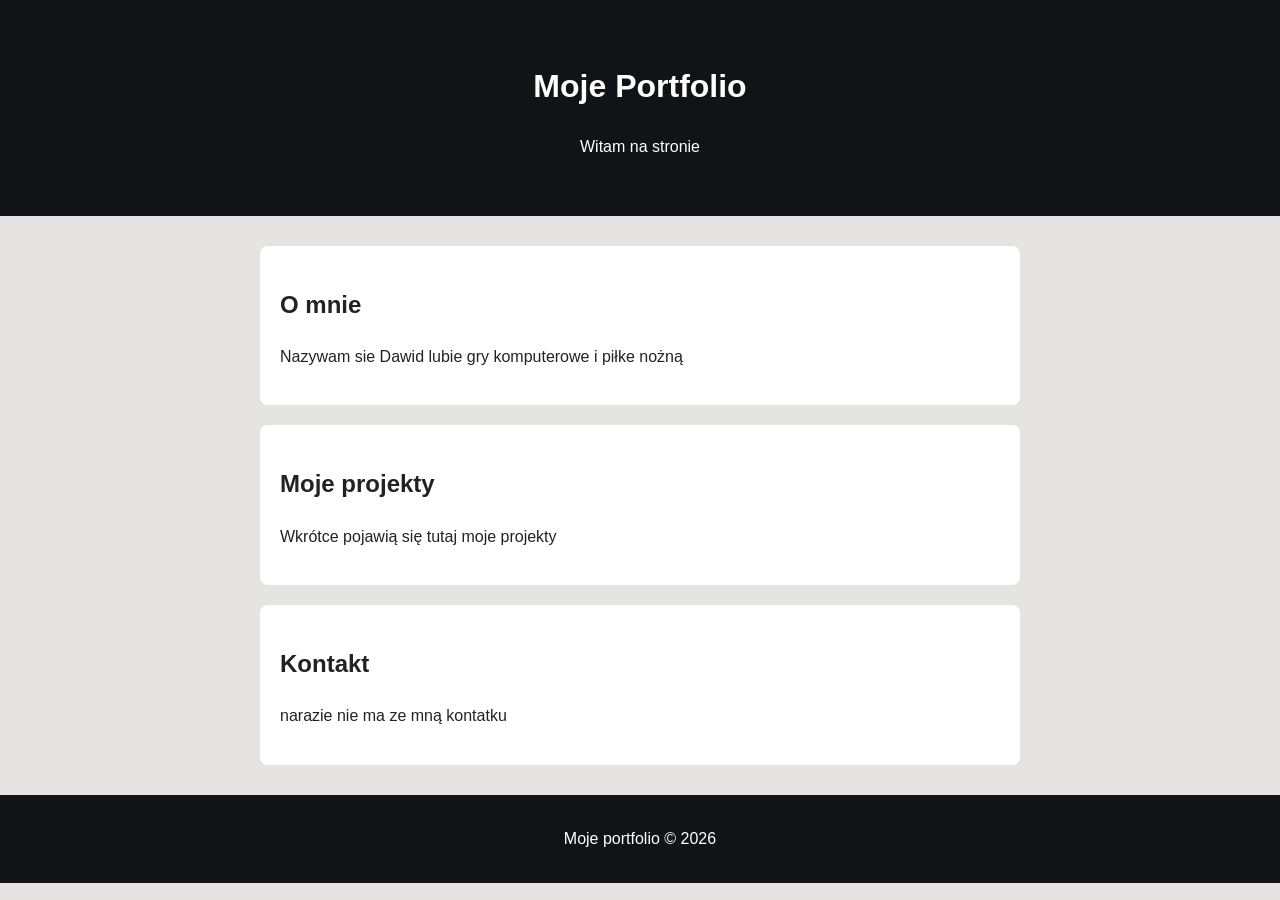
==== index.html @ 4efa0a39 "Struktura Portfolio" ====
<!DOCTYPE html>
<html lang="pl">
<head>
  <meta charset="UTF-8">
  <meta name="viewport" content="width=device-width, initial-scale=1.0">
  <title>Moje Portfolio</title>
  <link rel="stylesheet" href="style.css">
</head>
<body>

  <header>
    <h1>Moje Portfolio</h1>
    <p>Witam na stronie</p>
  </header>

  <main>
    <section id="about">

      <h2>O mnie</h2>
      <p>Nazywam sie Dawid lubie gry komputerowe i piłke nożną</p>
    </section>

    <section id="projects">
            <h2>Moje projekty</h2>
            <p>Wkrótce pojawią się tutaj moje projekty</p>
        </section>

        <section id="contact">
            <h2>Kontakt</h2>
            <p>narazie nie ma ze mną kontatku</p>
        </section>

  </main>

    <footer>
        <p>Moje portfolio &copy; 2026</p>
    </footer>

</body>
</html>
---- style.css ----
*{
  box-sizing: border-box;
}

body{
  margin: 0;
  font-family: Arial, Helvetica, sans-serif;
     background-color: #E6E3E3;
    color: #222;
    line-height: 1.6;
}
header {
    background-color: #121316;
    color: white;
    text-align: center;
    padding: 40px 20px;
}

main {
    max-width: 800px;
    margin: 30px auto;
    padding: 0 20px;
}

section {
    background-color: white;
    padding: 20px;
    margin-bottom: 20px;
    border-radius: 8px;
}

footer {
    text-align: center;
    padding: 15px;
    background-color: #121316;
    color: white;
}
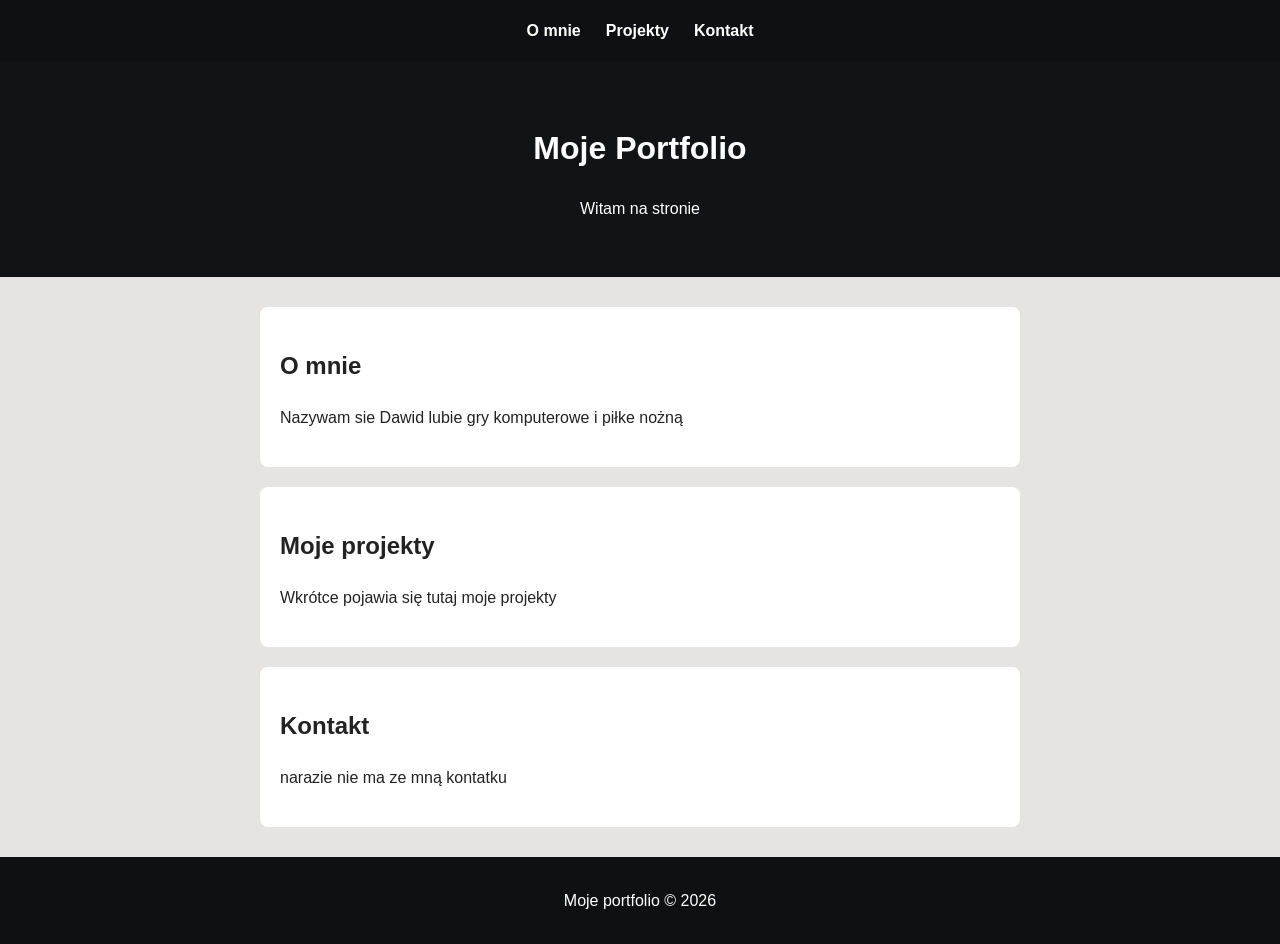
==== commit 208e2139: "Nawigacja" ====
--- a/index.html
+++ b/index.html
@@ -7,6 +7,11 @@
   <link rel="stylesheet" href="style.css">
 </head>
 <body>
+  <nav>
+    <a href="#about">O mnie</a>
+    <a href="#projects">Projekty</a>
+    <a href="#contact">Kontakt</a>
+</nav>
 
   <header>
     <h1>Moje Portfolio</h1>
@@ -22,7 +27,7 @@
 
     <section id="projects">
             <h2>Moje projekty</h2>
-            <p>Wkrótce pojawią się tutaj moje projekty</p>
+            <p>Wkrótce pojawia się tutaj moje projekty</p>
         </section>
 
         <section id="contact">
--- a/style.css
+++ b/style.css
@@ -32,6 +32,24 @@
 footer {
     text-align: center;
     padding: 15px;
-    background-color: #121316;
+    background-color: #0f1013;;
     color: white;
+}
+
+nav {
+    display: flex;
+    justify-content: center;
+    gap: 25px;
+    padding: 18px;
+    background-color:  #0f1013;;
+}
+
+nav a{
+    color:white;
+    text-decoration: none;
+    font-weight: bold;
+}
+
+nav a:hover{
+    color: #61dafb;
 }
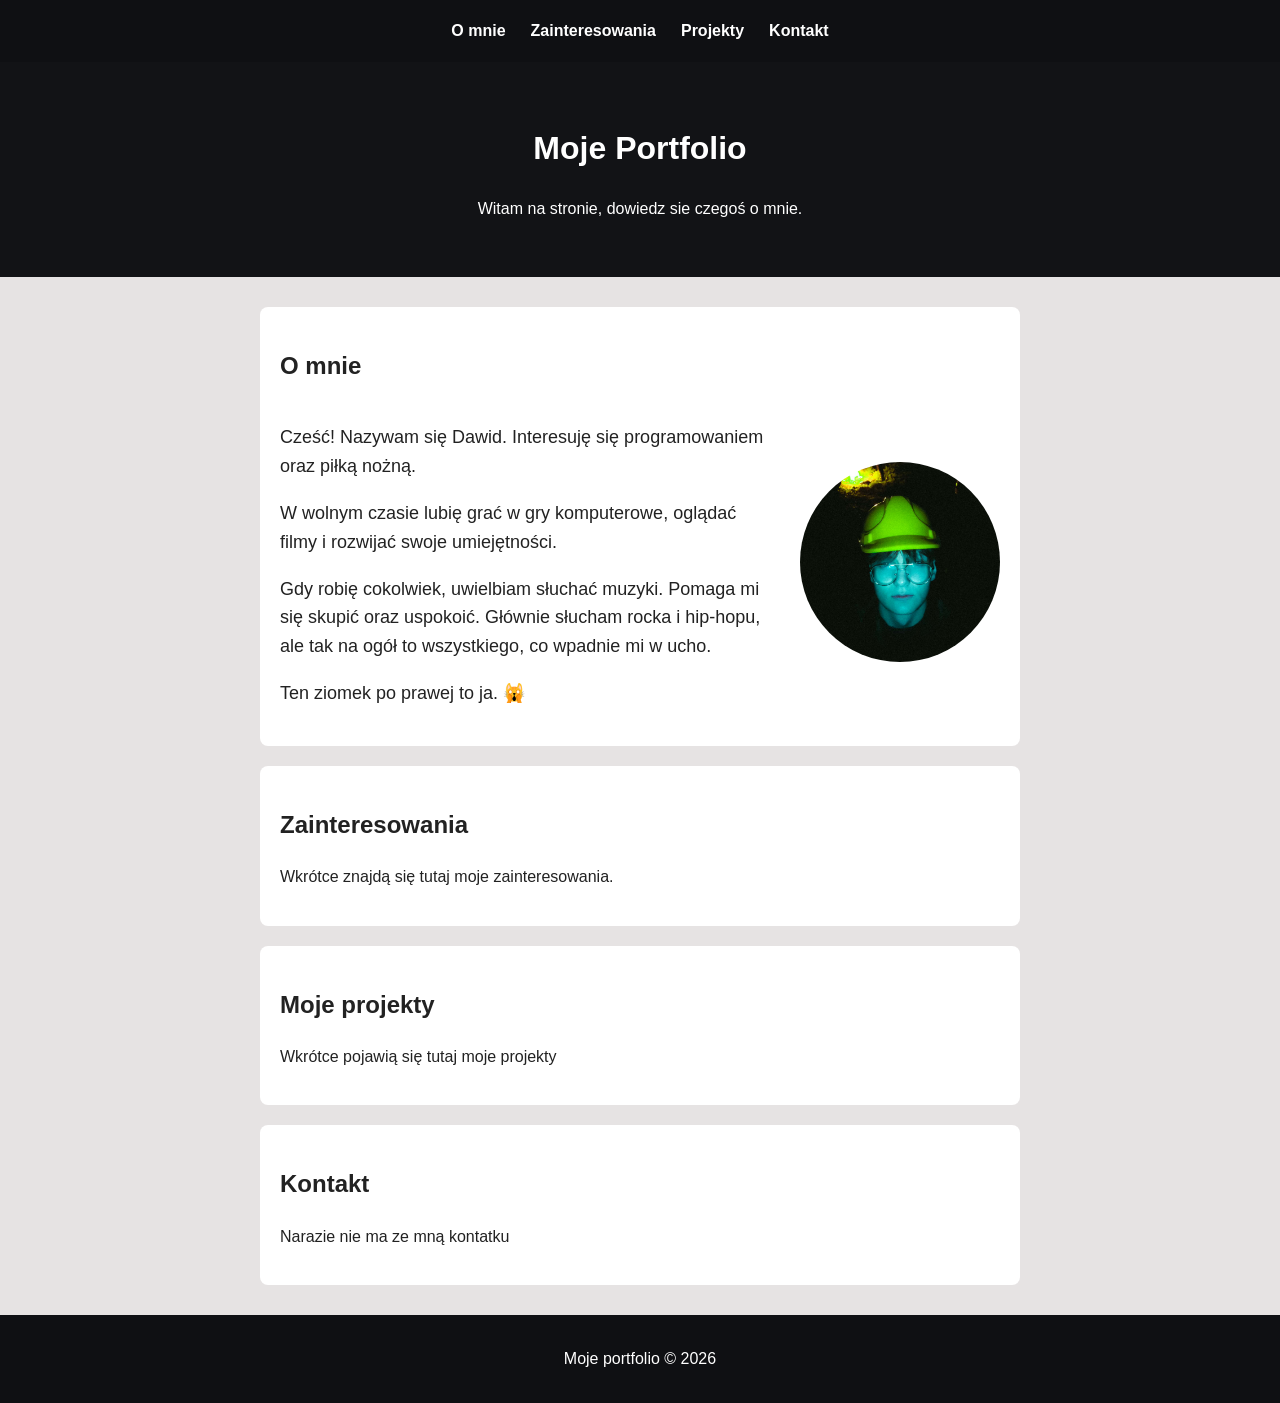
==== commit afabeede: "Sekcja o mnie + poprawki" ====
--- a/index.html
+++ b/index.html
@@ -9,31 +9,65 @@
 <body>
   <nav>
     <a href="#about">O mnie</a>
+    <a href="#interests">Zainteresowania</a>
     <a href="#projects">Projekty</a>
     <a href="#contact">Kontakt</a>
 </nav>
 
   <header>
     <h1>Moje Portfolio</h1>
-    <p>Witam na stronie</p>
+    <p>Witam na stronie, dowiedz sie czegoś o mnie.</p>
   </header>
 
   <main>
-    <section id="about">
+    
+<section id="about">
+    <h2>O mnie</h2>
 
-      <h2>O mnie</h2>
-      <p>Nazywam sie Dawid lubie gry komputerowe i piłke nożną</p>
+    <div class="about-content">
+        <div class="about-text">
+            <p>
+                Cześć! Nazywam się Dawid. Interesuję się
+                programowaniem oraz piłką nożną.
+            </p>
+
+            <p>
+                W wolnym czasie lubię grać w gry komputerowe,
+                oglądać filmy i rozwijać swoje umiejętności.
+            </p>
+
+            <p>
+                Gdy robię cokolwiek, uwielbiam słuchać muzyki.
+                Pomaga mi się skupić oraz uspokoić. Głównie słucham
+                 rocka i hip-hopu, ale tak na ogół to wszystkiego,
+                co wpadnie mi w ucho.
+            </p>
+            <p>
+                Ten ziomek po prawej to ja. 🙀
+            </p>
+
+        </div>
+
+        <div class="about-image">
+            <img src="images/me.jpg" alt="Moje zdjęcie">
+        </div>
+    </div>
+</section>
+
+    <section id="interests">
+          <h2>Zainteresowania</h2>
+          <p>Wkrótce znajdą się tutaj moje zainteresowania.</p>
     </section>
 
     <section id="projects">
             <h2>Moje projekty</h2>
-            <p>Wkrótce pojawia się tutaj moje projekty</p>
-        </section>
+            <p>Wkrótce pojawią się tutaj moje projekty</p>
+    </section>
 
-        <section id="contact">
+    <section id="contact">
             <h2>Kontakt</h2>
-            <p>narazie nie ma ze mną kontatku</p>
-        </section>
+            <p>Narazie nie ma ze mną kontatku</p>
+    </section>
 
   </main>
 
--- a/style.css
+++ b/style.css
@@ -52,4 +52,26 @@
 
 nav a:hover{
     color: #61dafb;
+}
+
+.about-content {
+    display: flex;
+    gap: 30px;
+    align-items: center;
+}
+
+.about-text {
+    flex: 1;
+    font-size: 18px;
+}
+
+.about-image {
+    flex: 0 0 200px;
+}
+
+.about-image img {
+    width: 200px;
+    height: 200px;
+    object-fit: cover;
+    border-radius: 50%;
 }
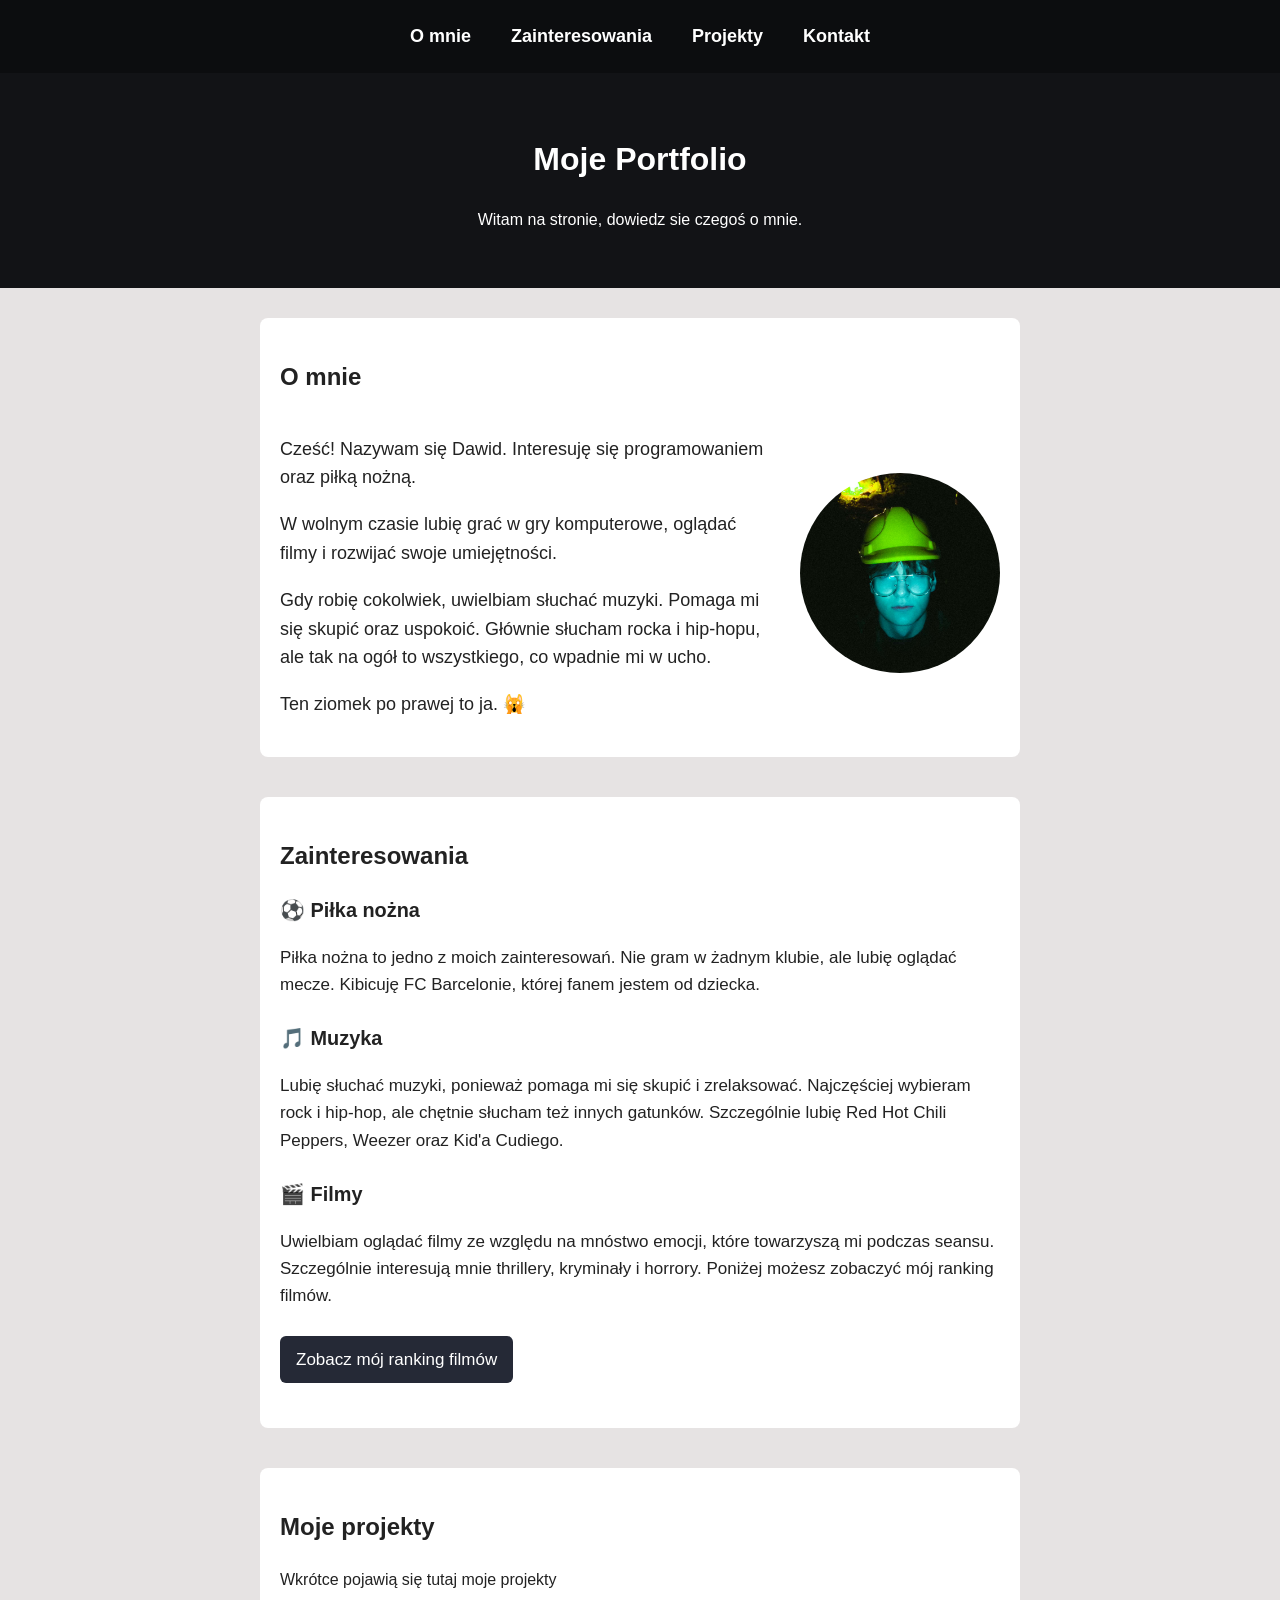
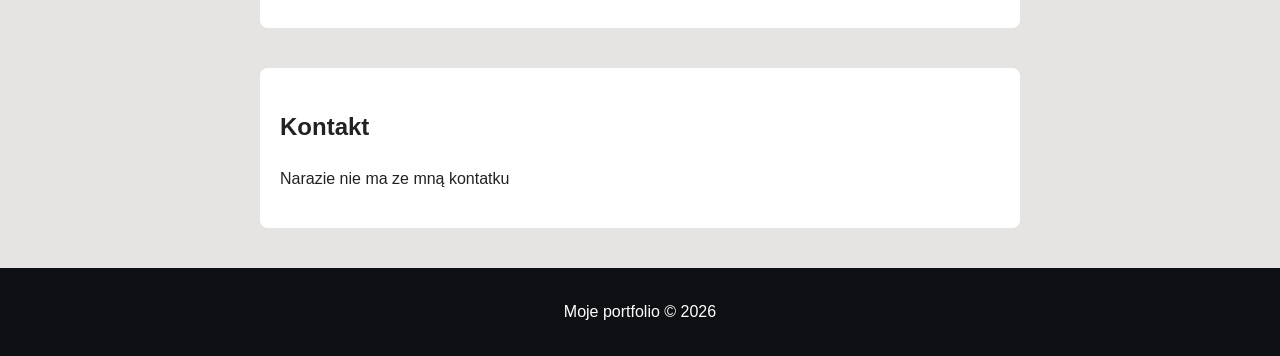
==== commit 2b22ae4c: "Rozwiniecie Zainteresowan" ====
--- a/index.html
+++ b/index.html
@@ -54,10 +54,44 @@
     </div>
 </section>
 
-    <section id="interests">
-          <h2>Zainteresowania</h2>
-          <p>Wkrótce znajdą się tutaj moje zainteresowania.</p>
-    </section>
+   <section id="interests">
+    <h2>Zainteresowania</h2>
+
+   <div class="interest-item">
+    <h3>⚽ Piłka nożna</h3>
+    <p>
+        Piłka nożna to jedno z moich zainteresowań.
+        Nie gram w żadnym klubie, ale lubię oglądać mecze.
+        Kibicuję FC Barcelonie, której fanem jestem od dziecka.
+    </p>
+</div>
+
+<div class="interest-item">
+    <h3>🎵 Muzyka</h3>
+    <p>
+        Lubię słuchać muzyki, ponieważ pomaga mi się skupić
+        i zrelaksować. Najczęściej wybieram rock i hip-hop,
+        ale chętnie słucham też innych gatunków.
+        Szczególnie lubię Red Hot Chili Peppers, Weezer
+        oraz Kid'a Cudiego.
+    </p>
+</div>
+
+<div class="interest-item">
+    <h3>🎬 Filmy</h3>
+    <p>
+        Uwielbiam oglądać filmy ze względu na mnóstwo
+        emocji, które towarzyszą mi podczas seansu.
+        Szczególnie interesują mnie thrillery, kryminały
+        i horrory. Poniżej możesz zobaczyć mój ranking filmów.
+    </p>
+
+    <a class="movies-link" href="movies.html">
+        Zobacz mój ranking filmów
+    </a>
+</div>
+
+</section>
 
     <section id="projects">
             <h2>Moje projekty</h2>
--- a/style.css
+++ b/style.css
@@ -25,7 +25,7 @@
 section {
     background-color: white;
     padding: 20px;
-    margin-bottom: 20px;
+    margin-bottom: 40px;
     border-radius: 8px;
 }
 
@@ -39,18 +39,20 @@
 nav {
     display: flex;
     justify-content: center;
-    gap: 25px;
-    padding: 18px;
-    background-color:  #0f1013;;
+    align-items: center;
+    gap: 40px;
+    padding: 22px 20px;
+    background-color: #0c0d0f;
 }
 
-nav a{
-    color:white;
+nav a {
+    color: white;
     text-decoration: none;
     font-weight: bold;
+    font-size: 18px;
 }
 
-nav a:hover{
+nav a:hover {
     color: #61dafb;
 }
 
@@ -74,4 +76,29 @@
     height: 200px;
     object-fit: cover;
     border-radius: 50%;
-}+}
+
+
+.interest-item {
+    margin-bottom: 25px;
+    font-size: 17px;
+}
+
+.interest-item h3 {
+    margin-bottom: 8px;
+}
+
+.movies-link {
+    display: inline-block;
+    margin-top: 10px;
+    padding: 10px 16px;
+    background-color: #252936;
+    color: white;
+    text-decoration: none;
+    border-radius: 6px;
+    transition: background-color 0.2s;
+}
+
+.movies-link:hover {
+    background-color: #414b63;
+}
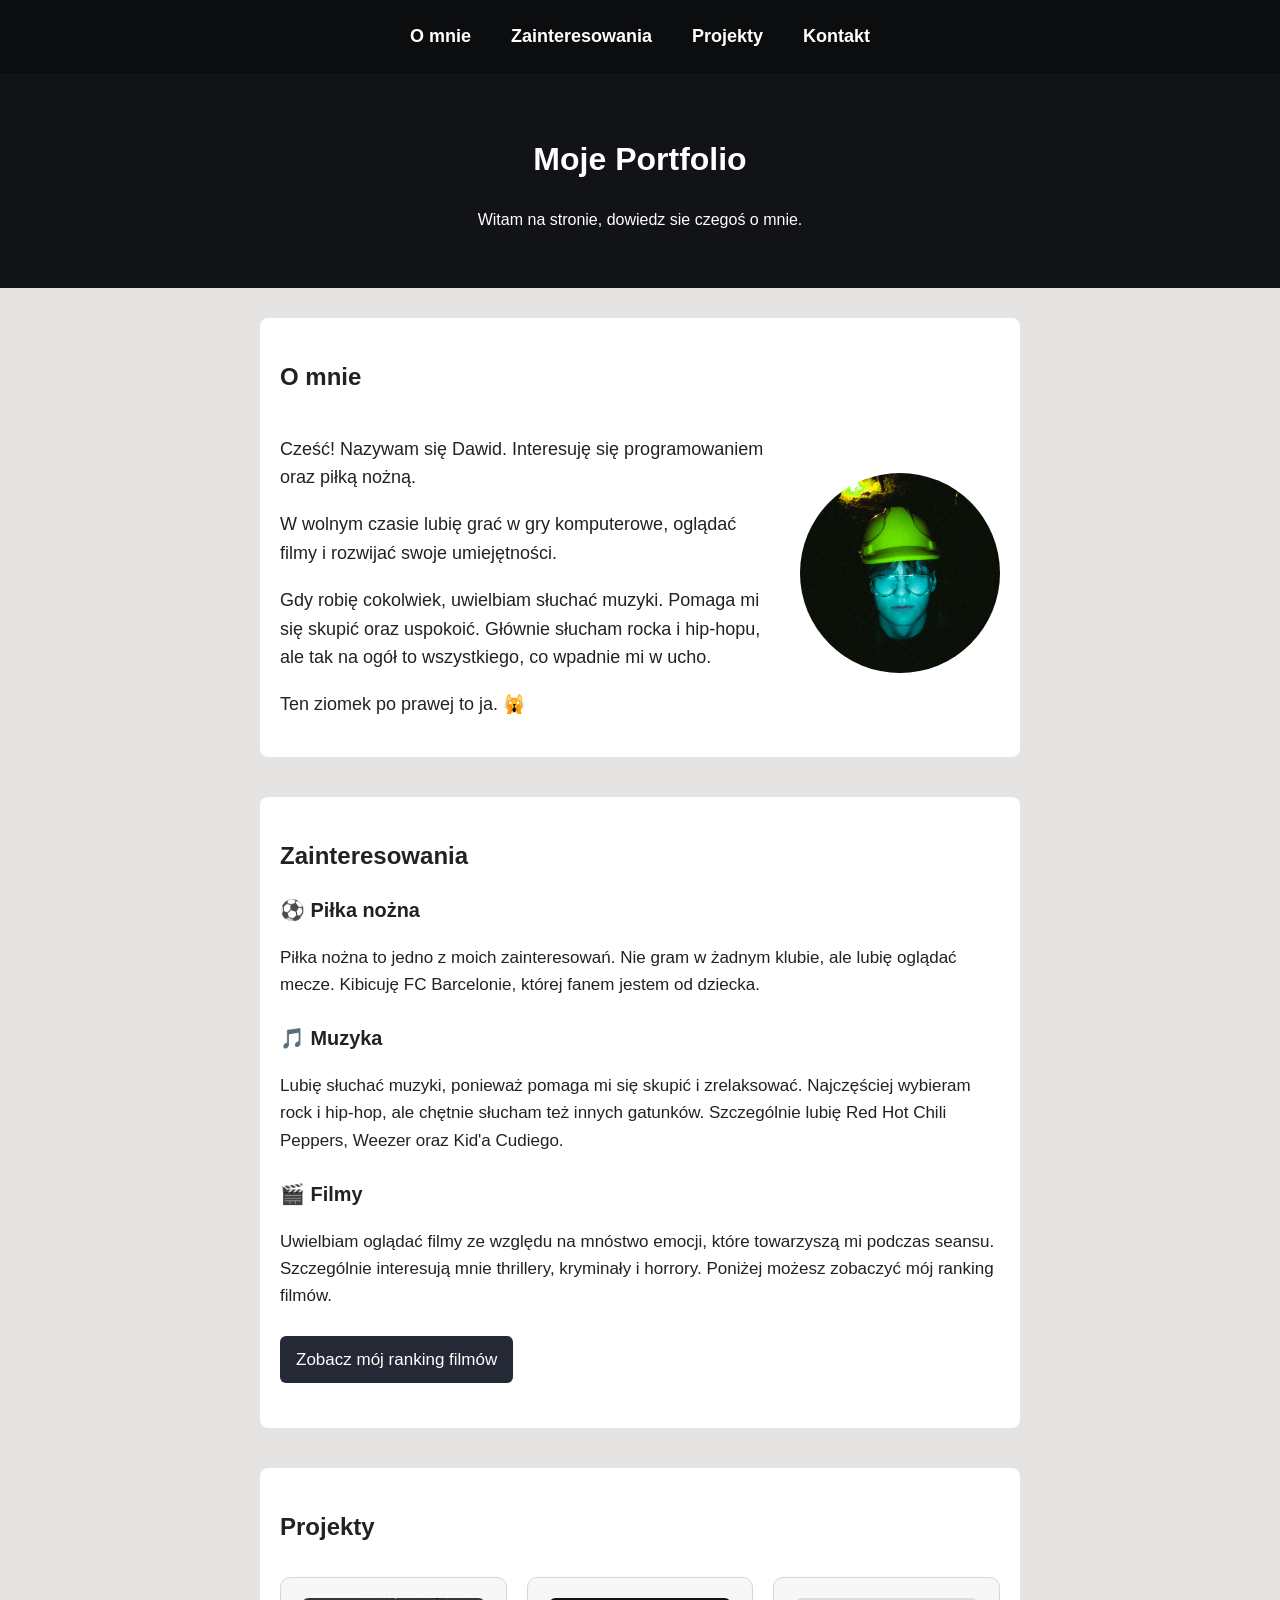
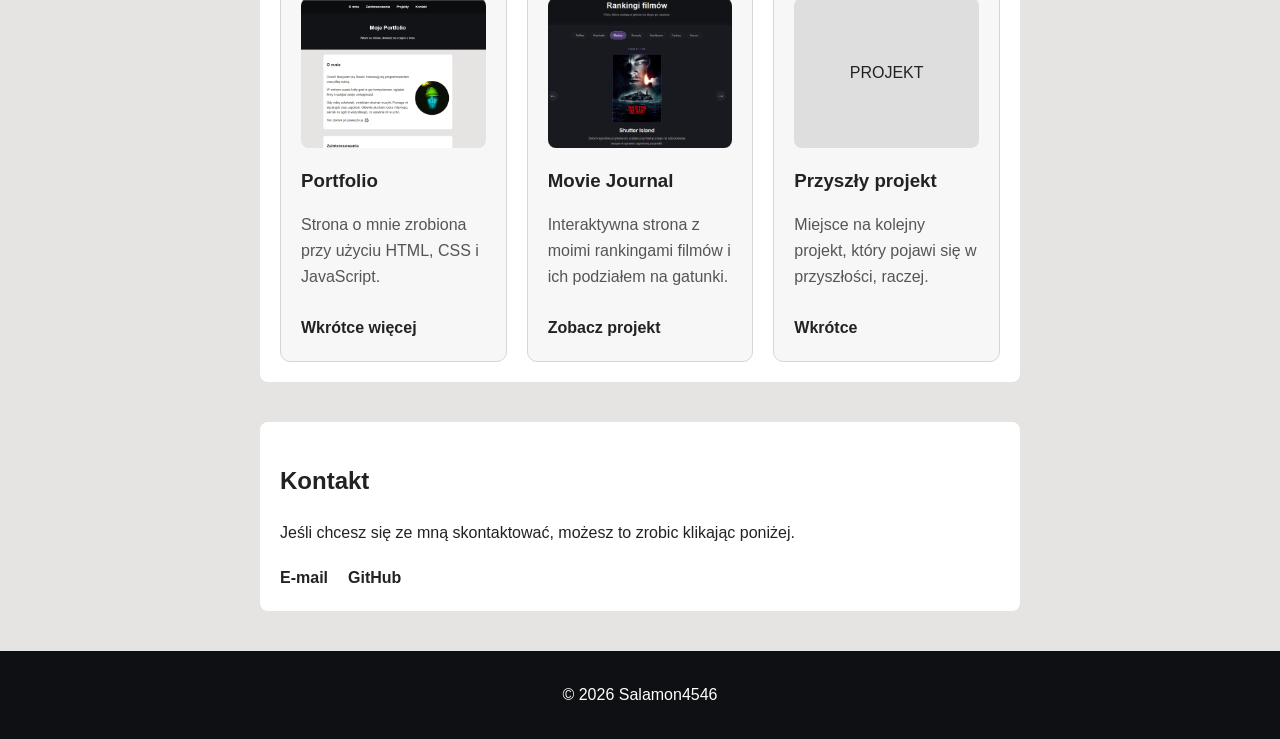
==== commit 1fd82c08: "Projekty, Kontakt + ogolne poprawki" ====
--- a/index.html
+++ b/index.html
@@ -93,20 +93,73 @@
 
 </section>
 
-    <section id="projects">
-            <h2>Moje projekty</h2>
-            <p>Wkrótce pojawią się tutaj moje projekty</p>
-    </section>
+   <section id="projects">
+    <h2>Projekty</h2>
+
+    <div class="projects-grid">
+
+        <div class="project-card">
+            <div class="project-image">
+                <img src="images/portfolio.png" alt="SCREENSHOT">
+            </div>
+
+            <h3>Portfolio</h3>
+
+            <p>
+                Strona o mnie zrobiona przy użyciu HTML, CSS i JavaScript.
+            </p>
+
+            <a href="#" class="project-link">Wkrótce więcej</a>
+        </div>
+
+        <div class="project-card">
+            <div class="project-image">
+                <img src="images/Movies.png" alt="SCREENSHOT">
+            </div>
+
+            <h3>Movie Journal</h3>
+
+            <p>
+                Interaktywna strona z moimi rankingami filmów i ich podziałem na gatunki.
+            </p>
+
+            <a href="movies.html" class="project-link">Zobacz projekt</a>
+        </div>
+
+        <div class="project-card">
+            <div class="project-image">
+                <span>PROJEKT</span>
+            </div>
+
+            <h3>Przyszły projekt</h3>
+
+            <p>
+                Miejsce na kolejny projekt, który pojawi się w przyszłości, raczej.
+            </p>
+
+            <a href="#" class="project-link">Wkrótce</a>
+        </div>
+
+    </div>
+</section>
 
     <section id="contact">
-            <h2>Kontakt</h2>
-            <p>Narazie nie ma ze mną kontatku</p>
-    </section>
+    <h2>Kontakt</h2>
+
+    <p>
+        Jeśli chcesz się ze mną skontaktować, możesz to zrobic klikając poniżej. 
+    </p>
+
+    <div class="contact-links">
+        <a href="mailto:mrasnygang@gmail.com">E-mail</a>
+        <a href="https://github.com/Salamon4546" target="_blank">GitHub</a>
+    </div>
+</section>
 
   </main>
 
     <footer>
-        <p>Moje portfolio &copy; 2026</p>
+        <p> &copy; 2026 Salamon4546</p>
     </footer>
 
 </body>
--- a/style.css
+++ b/style.css
@@ -102,3 +102,70 @@
 .movies-link:hover {
     background-color: #414b63;
 }
+
+.projects-grid {
+    display: grid;
+    grid-template-columns: repeat(3, 1fr);
+    gap: 20px;
+    margin-top: 30px;
+}
+
+.project-card {
+    background-color: #f7f7f7;
+    border: 1px solid #d6d6d6;
+    border-radius: 10px;
+    padding: 20px;
+}
+
+.project-image {
+    height: 150px;
+    background-color: #dedede;
+    border-radius: 8px;
+    display: flex;
+    justify-content: center;
+    align-items: center;
+    overflow: hidden;
+}
+
+.project-image img {
+    width: 100%;
+    height: 100%;
+    object-fit: cover;
+}
+
+.project-card h3 {
+    margin-bottom: 10px;
+}
+
+.project-card p {
+    color: #555;
+    line-height: 1.6;
+}
+
+.project-link {
+    display: inline-block;
+    margin-top: 10px;
+    color: #222;
+    font-weight: bold;
+    text-decoration: none;
+}
+
+.project-link:hover {
+    text-decoration: underline;
+}
+
+.contact-links {
+    display: flex;
+    gap: 20px;
+    margin-top: 20px;
+}
+
+.contact-links a {
+    color: #222;
+    font-weight: bold;
+    text-decoration: none;
+}
+
+.contact-links a:hover {
+    text-decoration: underline;
+}
